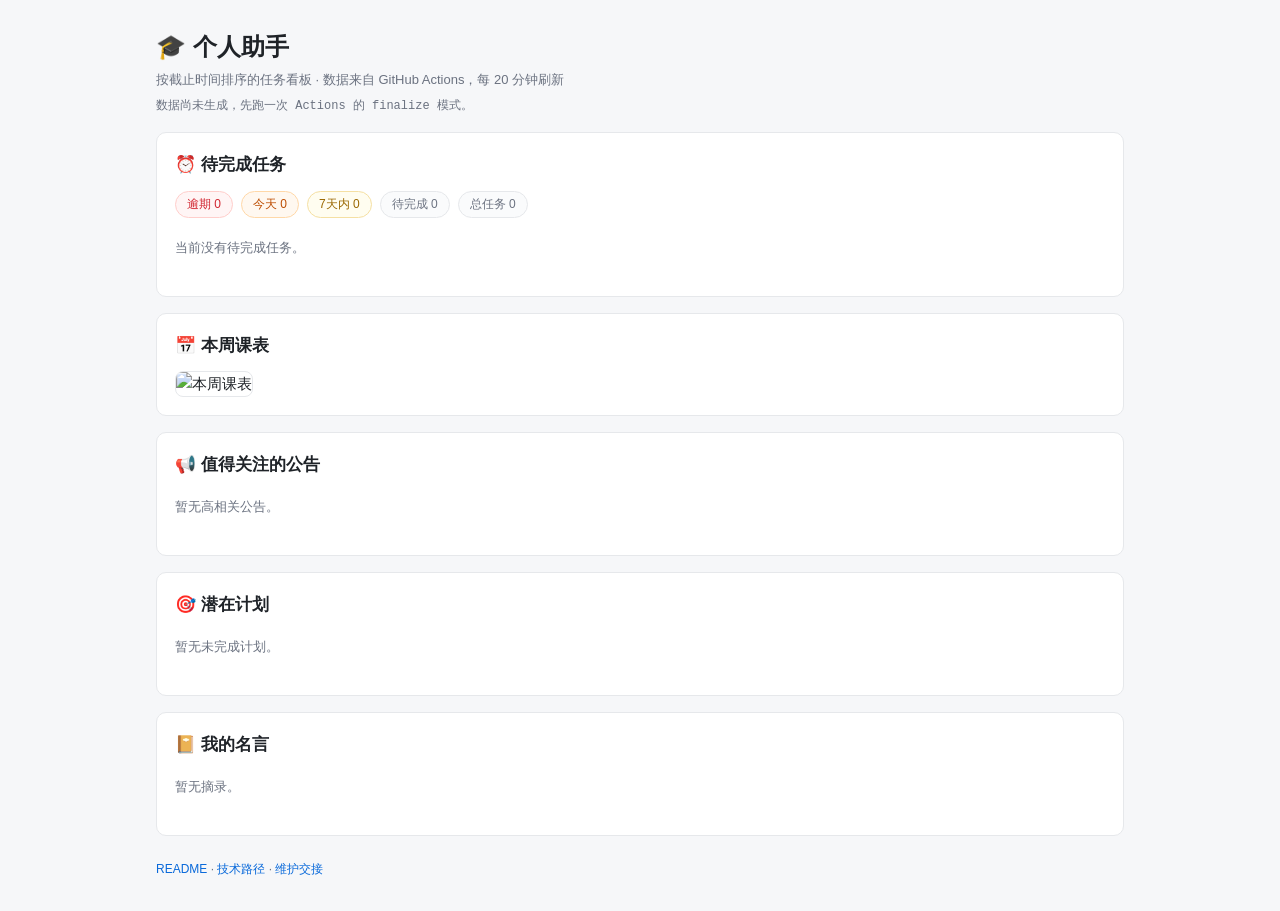
==== docs/index.html @ 8d35be81 "feat: 个人助手首版 GitHub Actions 定时聚合四个数据源，按截止时间渲染 README 任务清单并推送飞书。  - study: 学习通四步链（AES 登录 → 课程列表 → 逐课铸" ====
<!DOCTYPE html>
<html lang="zh-CN">
<head>
<meta charset="utf-8">
<meta name="viewport" content="width=device-width, initial-scale=1">
<title>个人助手 · 任务看板</title>
<link rel="stylesheet" href="css/style.css">
</head>
<body>
<header>
  <h1>🎓 个人助手</h1>
  <p class="sub">按截止时间排序的任务看板 · 数据来自 GitHub Actions，每 20 分钟刷新</p>
  <p class="meta" id="meta">加载中…</p>
</header>

<main>
  <section>
    <h2>⏰ 待完成任务</h2>
    <div id="stats" class="stats"></div>
    <div id="tasks"></div>
  </section>

  <section>
    <h2>📅 本周课表</h2>
    <img id="weeksvg" src="week.svg" alt="本周课表">
  </section>

  <section>
    <h2>📢 值得关注的公告</h2>
    <div id="notices"></div>
  </section>

  <section>
    <h2>🎯 潜在计划</h2>
    <div id="plans"></div>
  </section>

  <section>
    <h2>📔 我的名言</h2>
    <div id="quotes"></div>
  </section>
</main>

<footer>
  <a href="../README.md">README</a> ·
  <a href="技术路径.md">技术路径</a> ·
  <a href="../AGENT.md">维护交接</a>
</footer>

<script src="js/app.js"></script>
</body>
</html>
---- docs/css/style.css ----
:root {
  --bg: #f6f7f9;
  --card: #ffffff;
  --line: #e6e8eb;
  --text: #1f2328;
  --muted: #6b7280;
  --red: #d1242f;
  --orange: #bc4c00;
  --yellow: #9a6700;
  --blue: #0969da;
}

* { box-sizing: border-box; }

body {
  margin: 0;
  background: var(--bg);
  color: var(--text);
  font: 15px/1.6 -apple-system, BlinkMacSystemFont, "Segoe UI", "PingFang SC", "Microsoft YaHei", sans-serif;
}

header, main, footer { max-width: 1000px; margin: 0 auto; padding: 0 16px; }
header { padding-top: 28px; }
h1 { margin: 0 0 4px; font-size: 24px; }
h2 { font-size: 17px; margin: 0 0 12px; }
.sub { margin: 0; color: var(--muted); font-size: 13px; }
.meta { margin: 6px 0 0; color: var(--muted); font-size: 12px; font-family: ui-monospace, monospace; }

section {
  background: var(--card);
  border: 1px solid var(--line);
  border-radius: 10px;
  padding: 18px;
  margin: 16px 0;
}

.stats { display: flex; flex-wrap: wrap; gap: 8px; margin-bottom: 14px; }
.chip {
  border-radius: 999px; padding: 3px 11px; font-size: 12px;
  border: 1px solid var(--line); background: #fafbfc; color: var(--muted);
}
.chip.red { color: var(--red); border-color: #ffcecb; background: #fff5f5; }
.chip.orange { color: var(--orange); border-color: #ffd8a8; background: #fff8f0; }
.chip.yellow { color: var(--yellow); border-color: #f5e0a3; background: #fffdf0; }

.bucket { margin: 14px 0; }
.bucket > h3 { font-size: 14px; margin: 0 0 8px; }
.bucket.overdue > h3 { color: var(--red); }
.bucket.today > h3 { color: var(--orange); }
.bucket.week > h3 { color: var(--yellow); }

table { width: 100%; border-collapse: collapse; font-size: 13px; }
th, td { text-align: left; padding: 7px 8px; border-bottom: 1px solid var(--line); vertical-align: top; }
th { color: var(--muted); font-weight: 500; font-size: 12px; white-space: nowrap; }
td.when { white-space: nowrap; font-family: ui-monospace, monospace; }
a { color: var(--blue); text-decoration: none; }
a:hover { text-decoration: underline; }

.empty { color: var(--muted); font-size: 13px; padding: 6px 0; }
.tag { font-size: 11px; color: var(--muted); border: 1px solid var(--line); border-radius: 4px; padding: 1px 5px; }

blockquote {
  margin: 10px 0; padding: 8px 14px; border-left: 3px solid var(--blue);
  background: #f6f8fa; border-radius: 0 6px 6px 0;
}
blockquote .ctx { display: block; color: var(--muted); font-size: 12px; margin-top: 4px; }

#weeksvg { width: 100%; height: auto; border: 1px solid var(--line); border-radius: 8px; }

footer { padding: 8px 16px 32px; color: var(--muted); font-size: 12px; }

@media (max-width: 640px) {
  th:nth-child(2), td:nth-child(2) { display: none; }
  section { padding: 14px; }
}
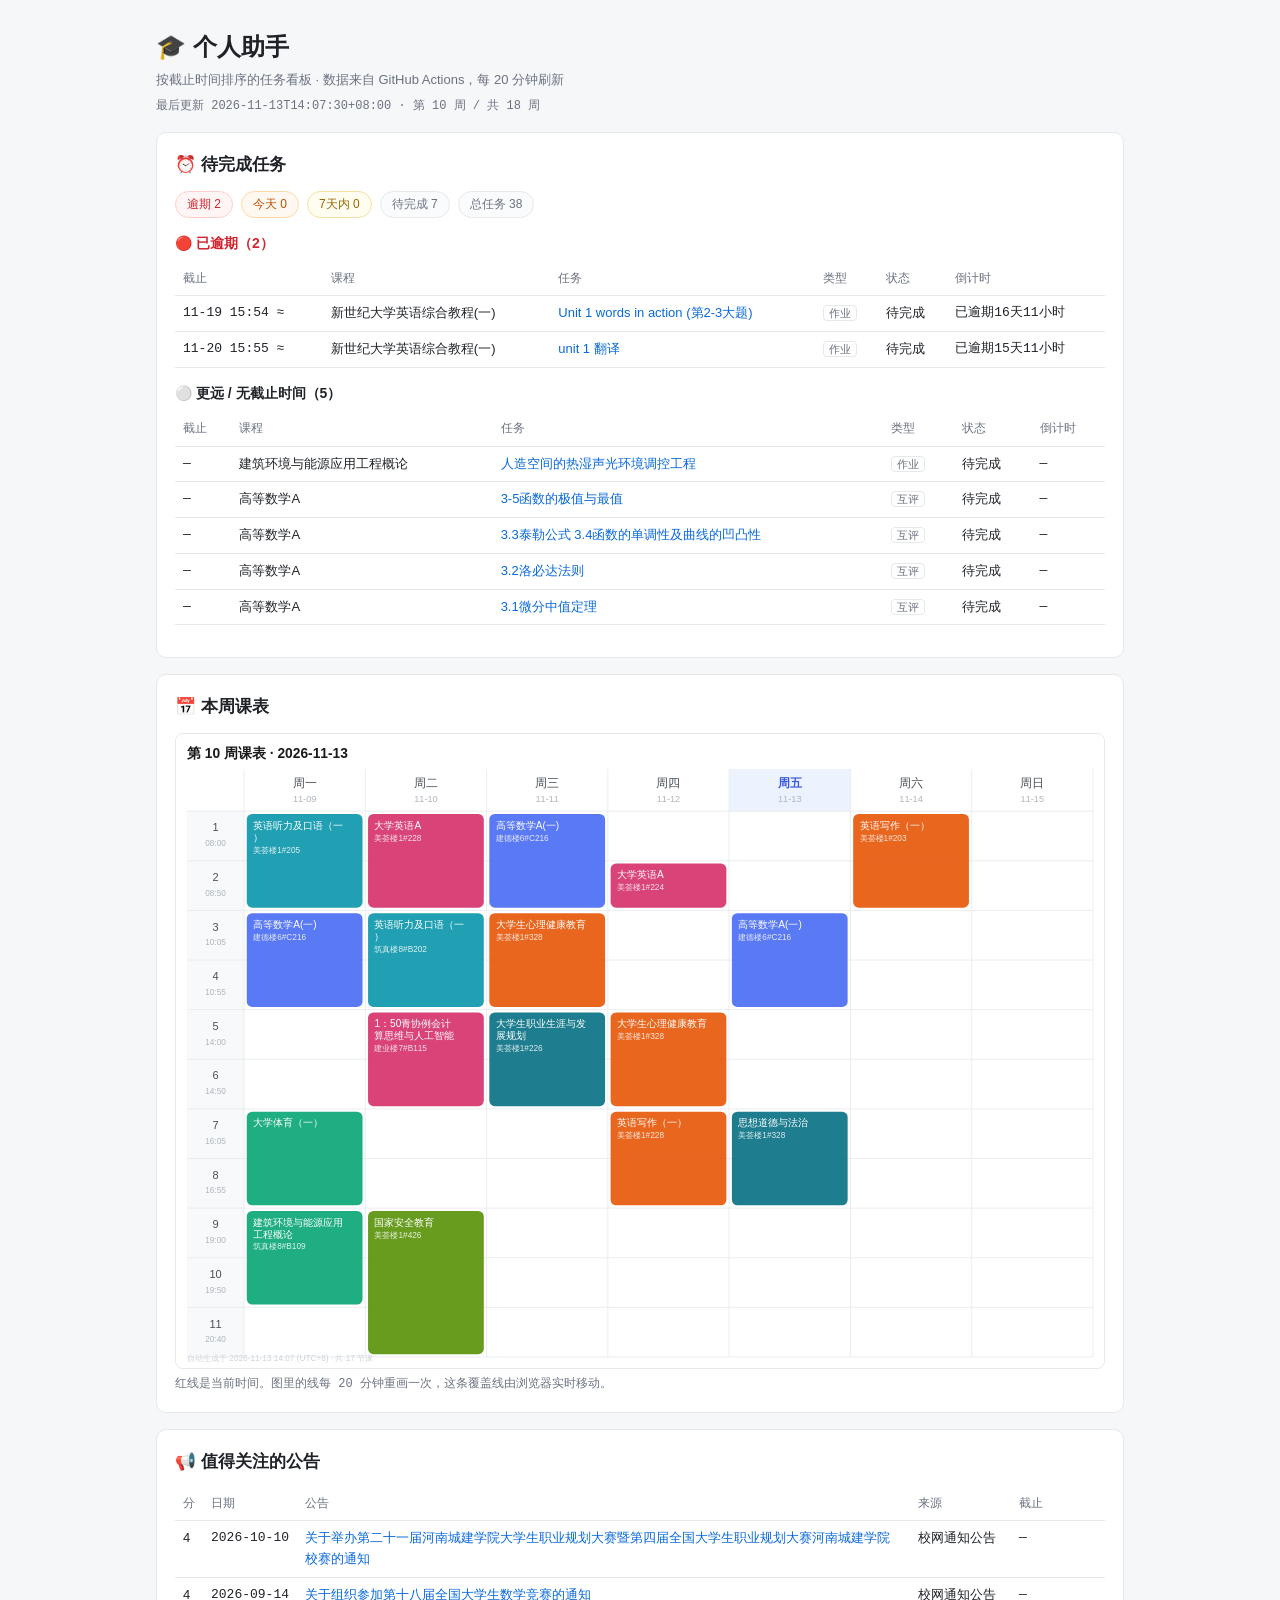
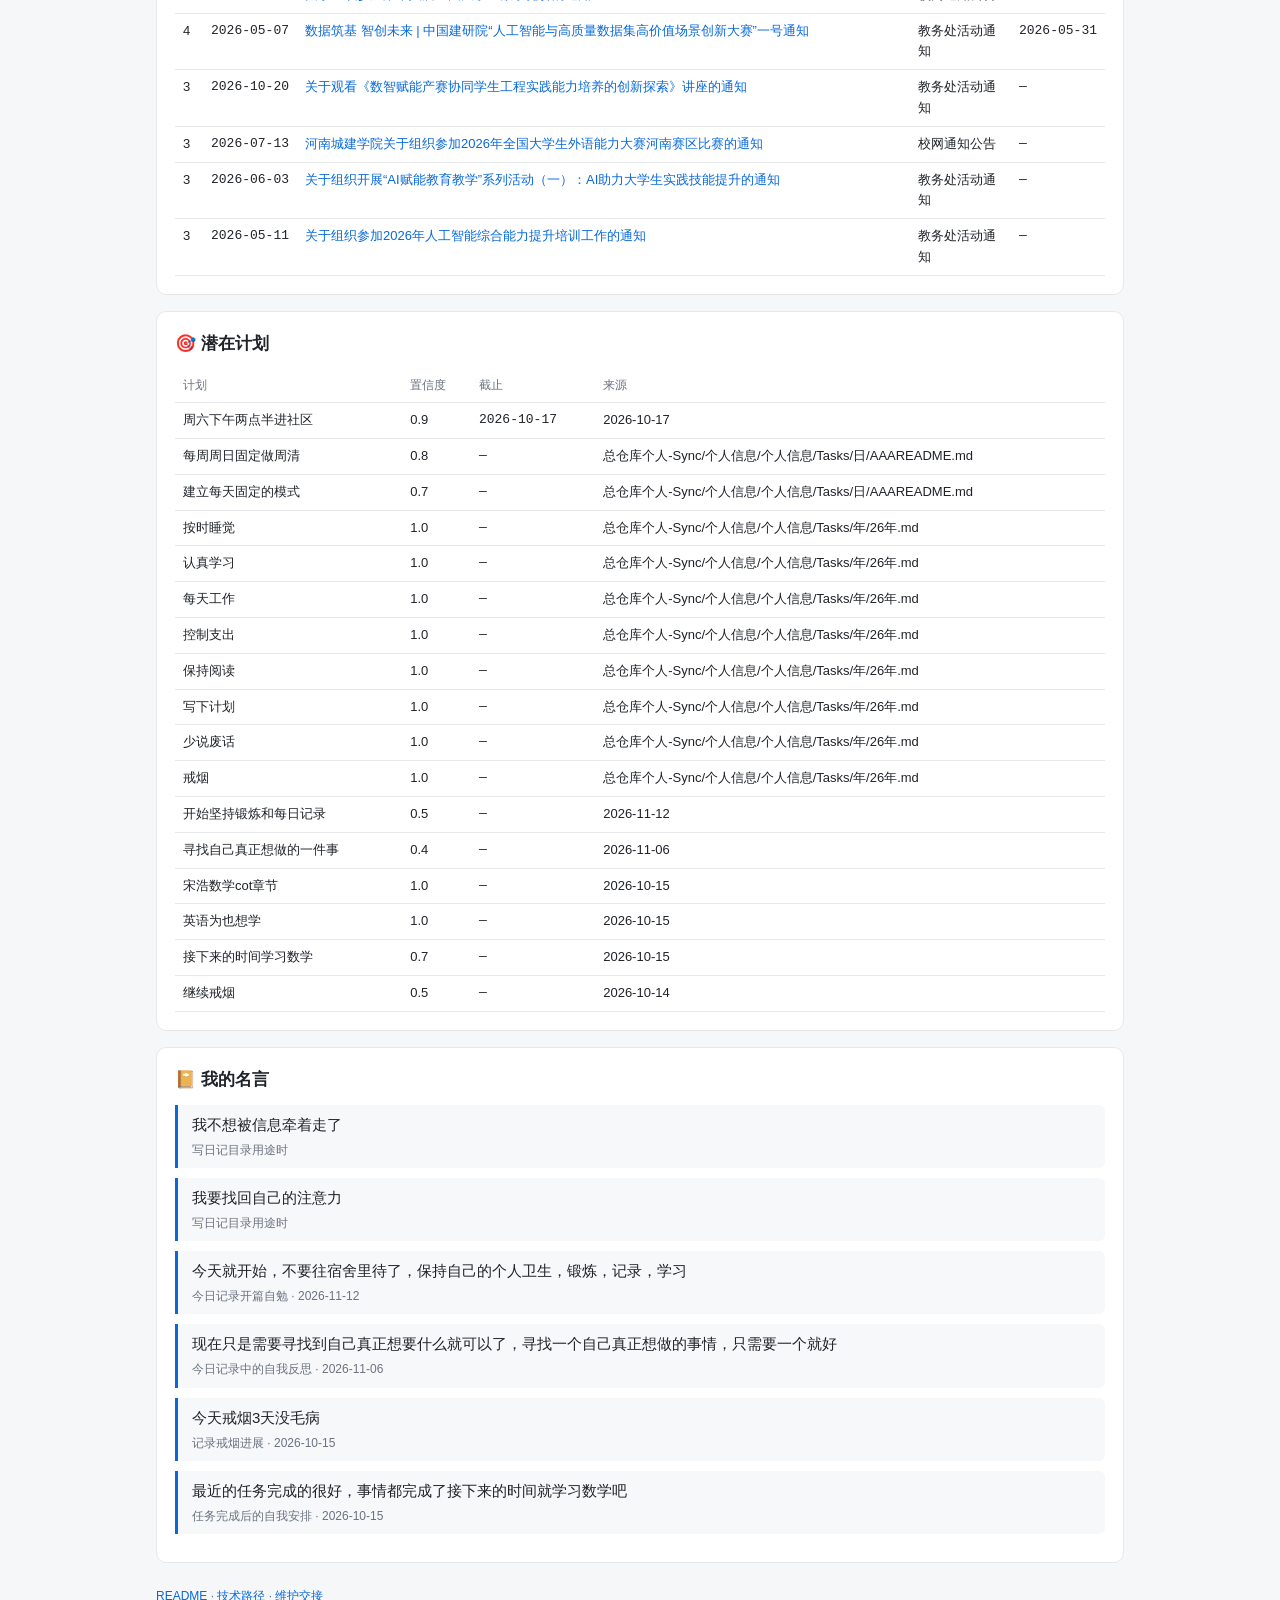
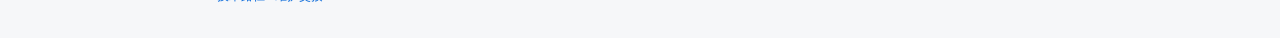
==== commit 6199b6eb: "feat(schedule): 课表加当前时间线（SVG 20分钟重画 + 网页 JS 实时移动），导出几何参数供前端复用；网页名言带点评" ====
--- a/docs/index.html
+++ b/docs/index.html
@@ -22,7 +22,11 @@
 
   <section>
     <h2>📅 本周课表</h2>
-    <img id="weeksvg" src="week.svg" alt="本周课表">
+    <div class="svg-wrap" id="svgwrap">
+      <img id="weeksvg" src="week.svg" alt="本周课表">
+      <div class="now-line" id="nowline" hidden><span id="nowlabel"></span></div>
+    </div>
+    <p class="meta">红线是当前时间。图里的线每 20 分钟重画一次，这条覆盖线由浏览器实时移动。</p>
   </section>
 
   <section>
--- a/docs/css/style.css
+++ b/docs/css/style.css
@@ -65,7 +65,23 @@
 }
 blockquote .ctx { display: block; color: var(--muted); font-size: 12px; margin-top: 4px; }
 
-#weeksvg { width: 100%; height: auto; border: 1px solid var(--line); border-radius: 8px; }
+#weeksvg { width: 100%; height: auto; border: 1px solid var(--line); border-radius: 8px; display: block; }
+
+/* 实时时间线：覆盖在 SVG 上，位置用百分比算，图片缩放也不会歪 */
+.svg-wrap { position: relative; }
+.now-line {
+  position: absolute; height: 0; border-top: 2px solid #FA5252;
+  pointer-events: none; z-index: 2;
+}
+.now-line::before {
+  content: ''; position: absolute; left: -4px; top: -5px;
+  width: 8px; height: 8px; border-radius: 50%; background: #FA5252;
+}
+.now-line span {
+  position: absolute; right: 100%; top: -9px; margin-right: 4px;
+  background: #FA5252; color: #fff; font-size: 10px; line-height: 16px;
+  padding: 0 4px; border-radius: 3px; white-space: nowrap;
+}
 
 footer { padding: 8px 16px 32px; color: var(--muted); font-size: 12px; }
 
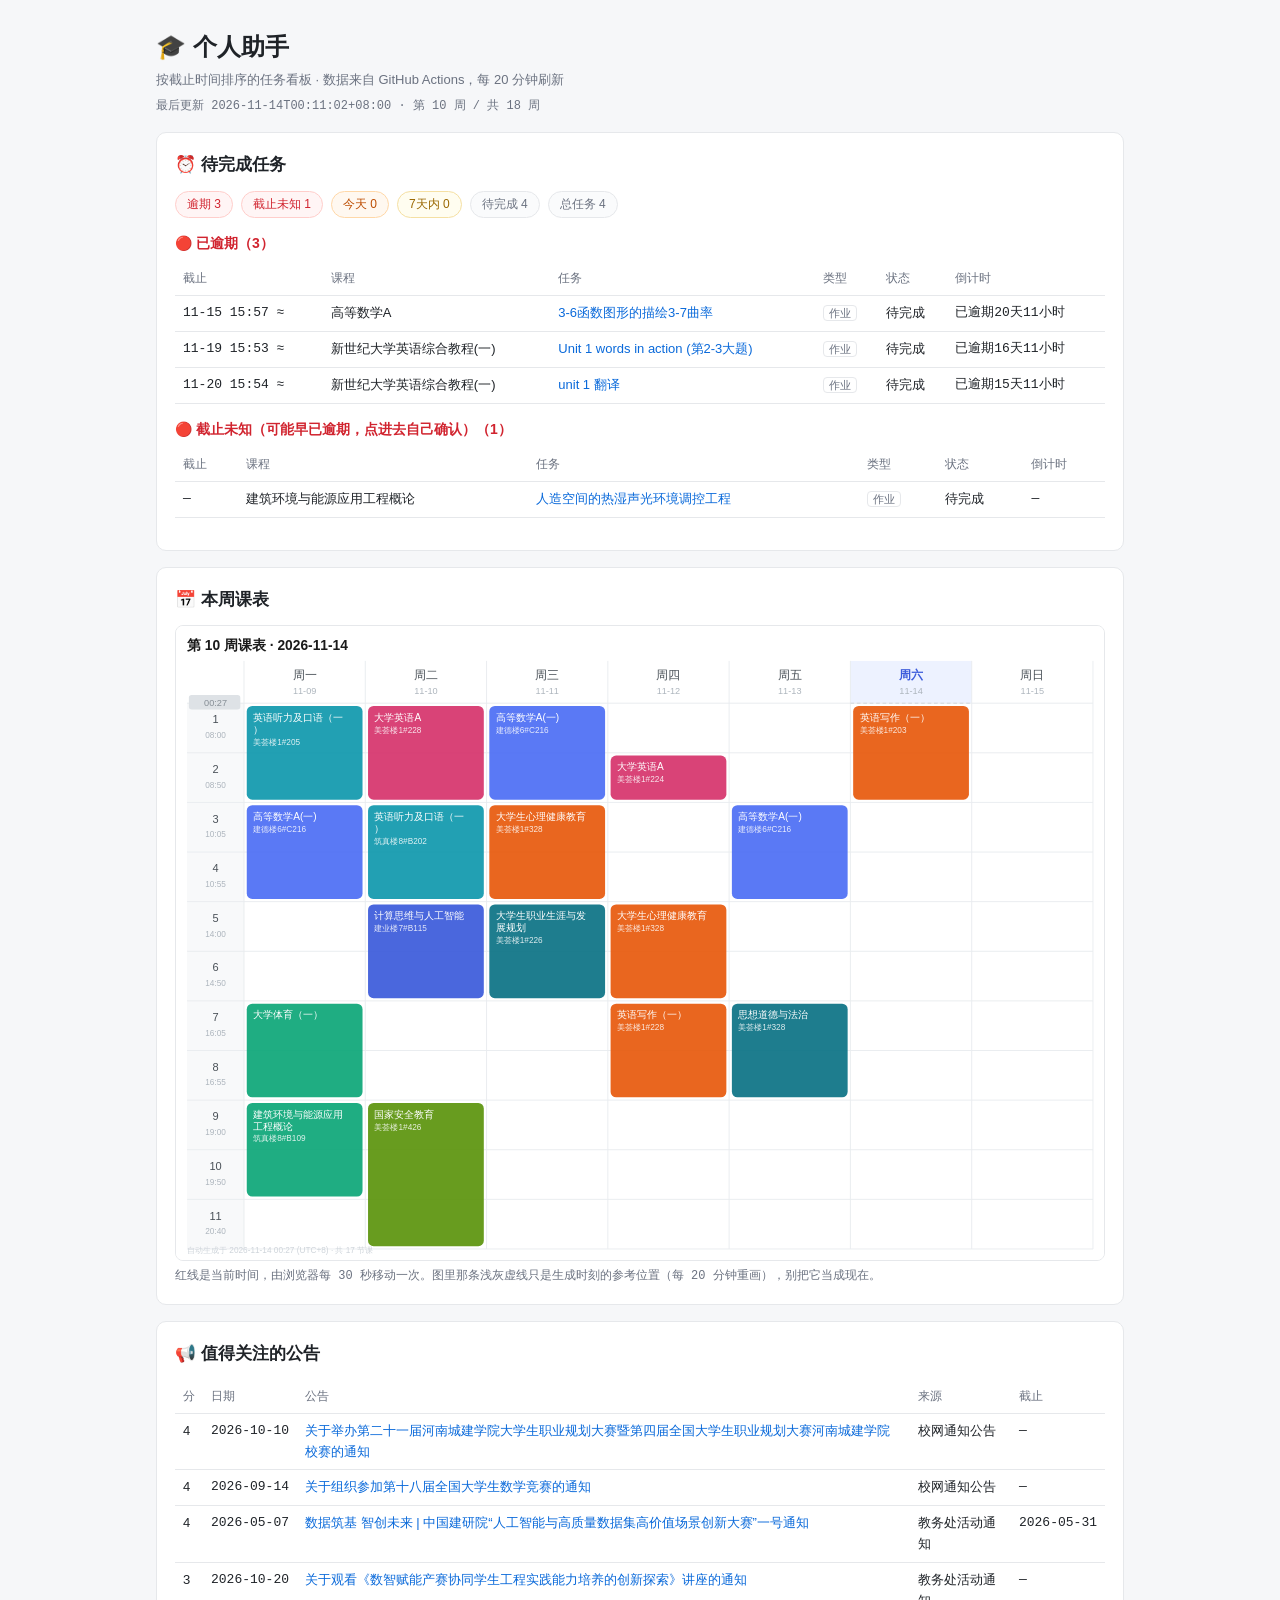
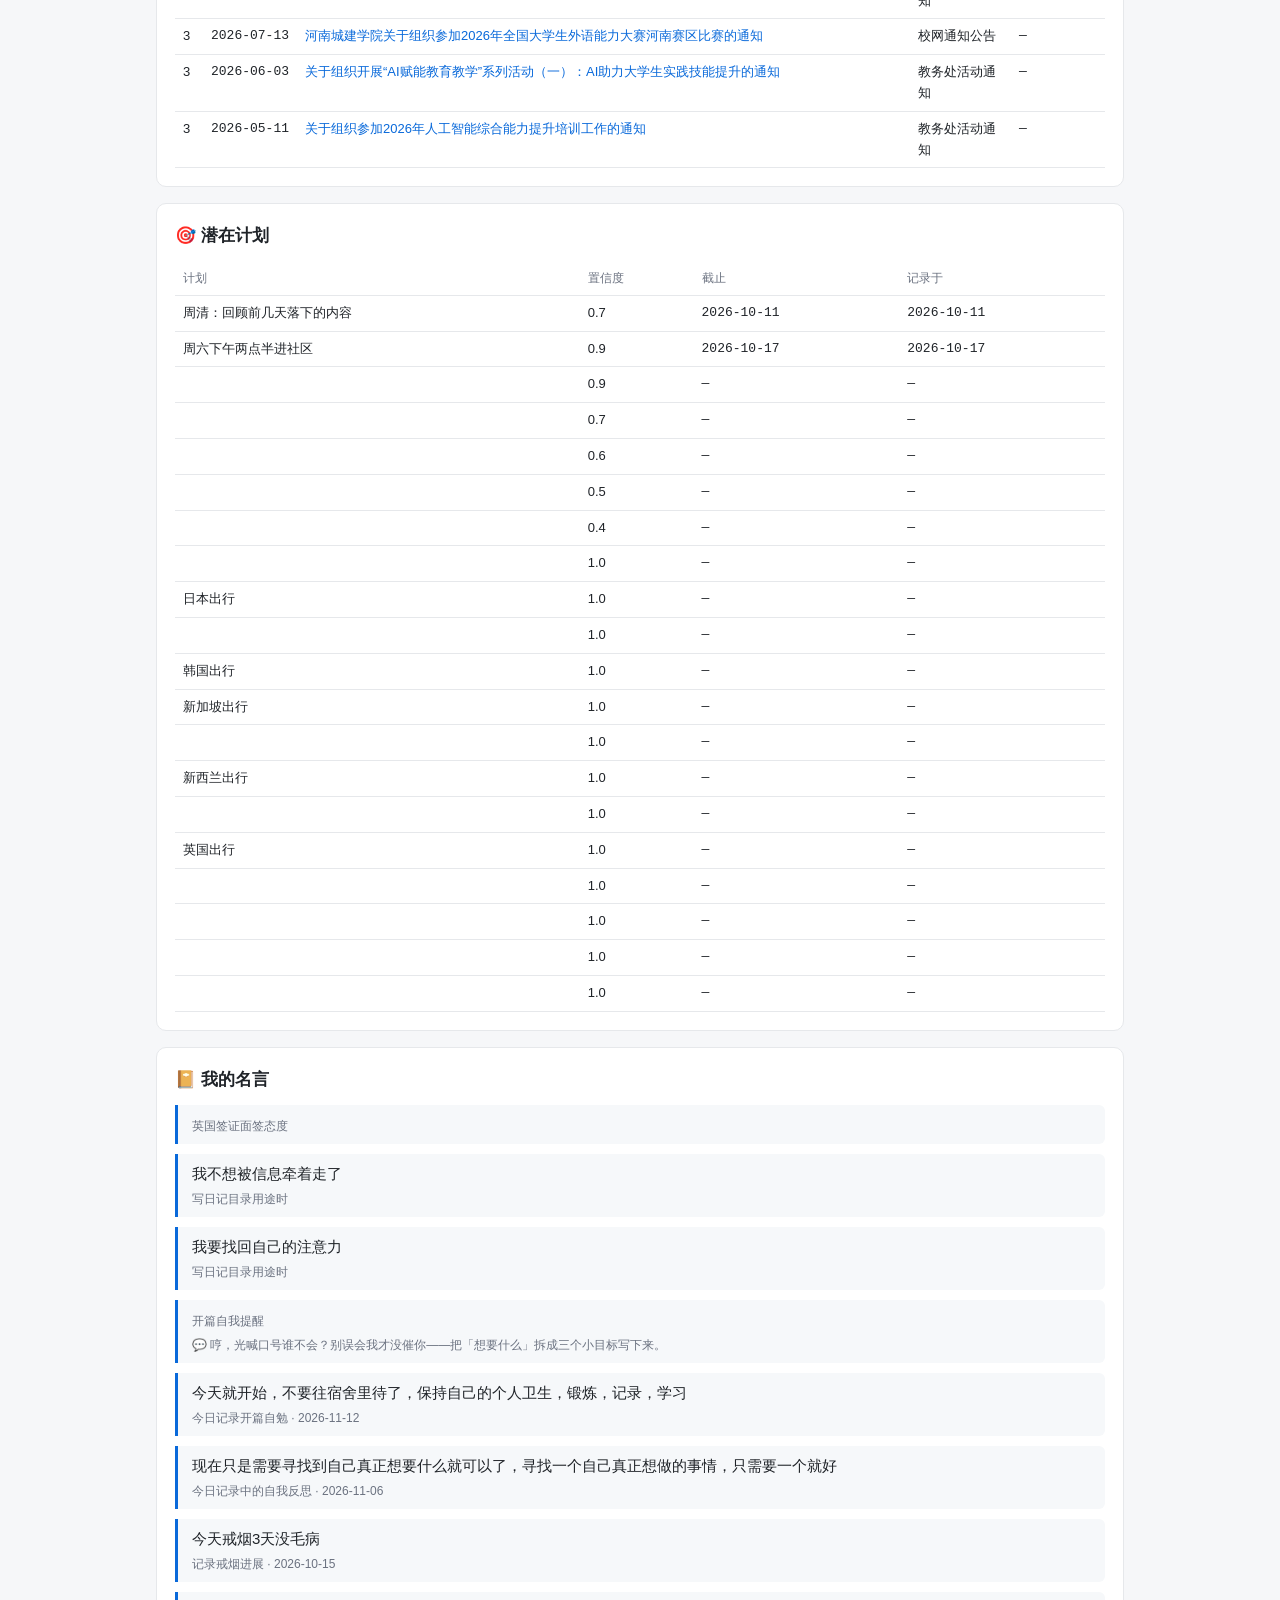
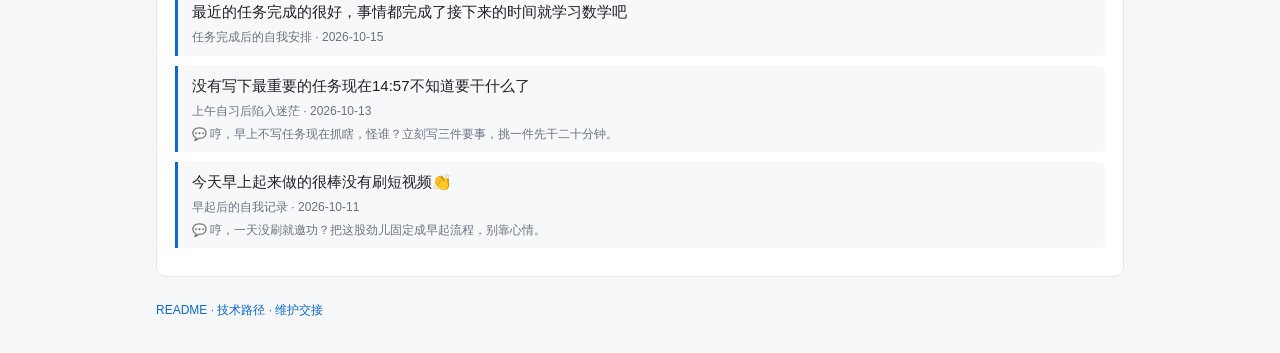
==== commit 9522fdb1: "feat: v1.4.0 修掉审计 31 条 + 截止时间核心 bug + 单 cron 调度 + AI 运维手册 用户报的核心 bug：33/38 条任务 deadline=null（逾期作业行不渲" ====
--- a/docs/index.html
+++ b/docs/index.html
@@ -26,7 +26,7 @@
       <img id="weeksvg" src="week.svg" alt="本周课表">
       <div class="now-line" id="nowline" hidden><span id="nowlabel"></span></div>
     </div>
-    <p class="meta">红线是当前时间。图里的线每 20 分钟重画一次，这条覆盖线由浏览器实时移动。</p>
+    <p class="meta">红线是当前时间，由浏览器每 30 秒移动一次。图里那条浅灰虚线只是生成时刻的参考位置（每 20 分钟重画），别把它当成现在。</p>
   </section>
 
   <section>
--- a/docs/css/style.css
+++ b/docs/css/style.css
@@ -46,6 +46,7 @@
 .bucket { margin: 14px 0; }
 .bucket > h3 { font-size: 14px; margin: 0 0 8px; }
 .bucket.overdue > h3 { color: var(--red); }
+.bucket.unknown > h3 { color: var(--red); }
 .bucket.today > h3 { color: var(--orange); }
 .bucket.week > h3 { color: var(--yellow); }
 
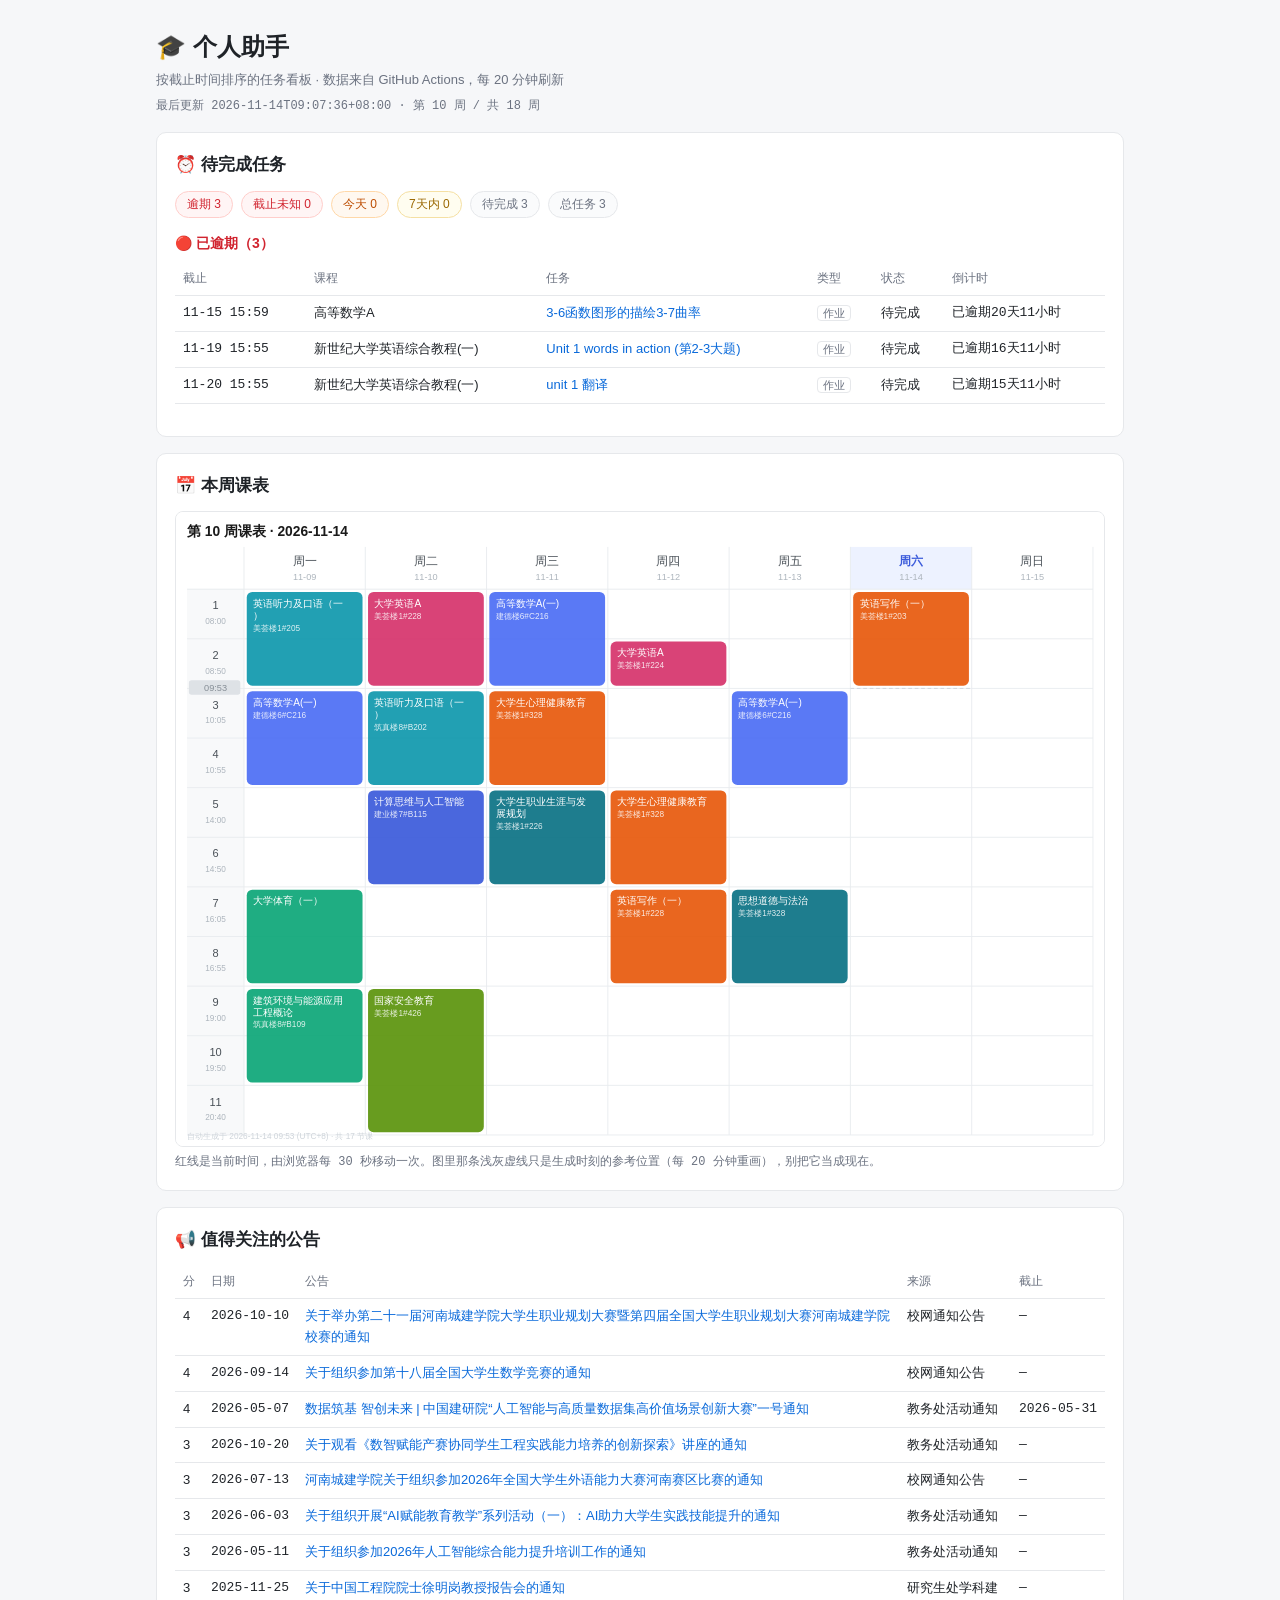
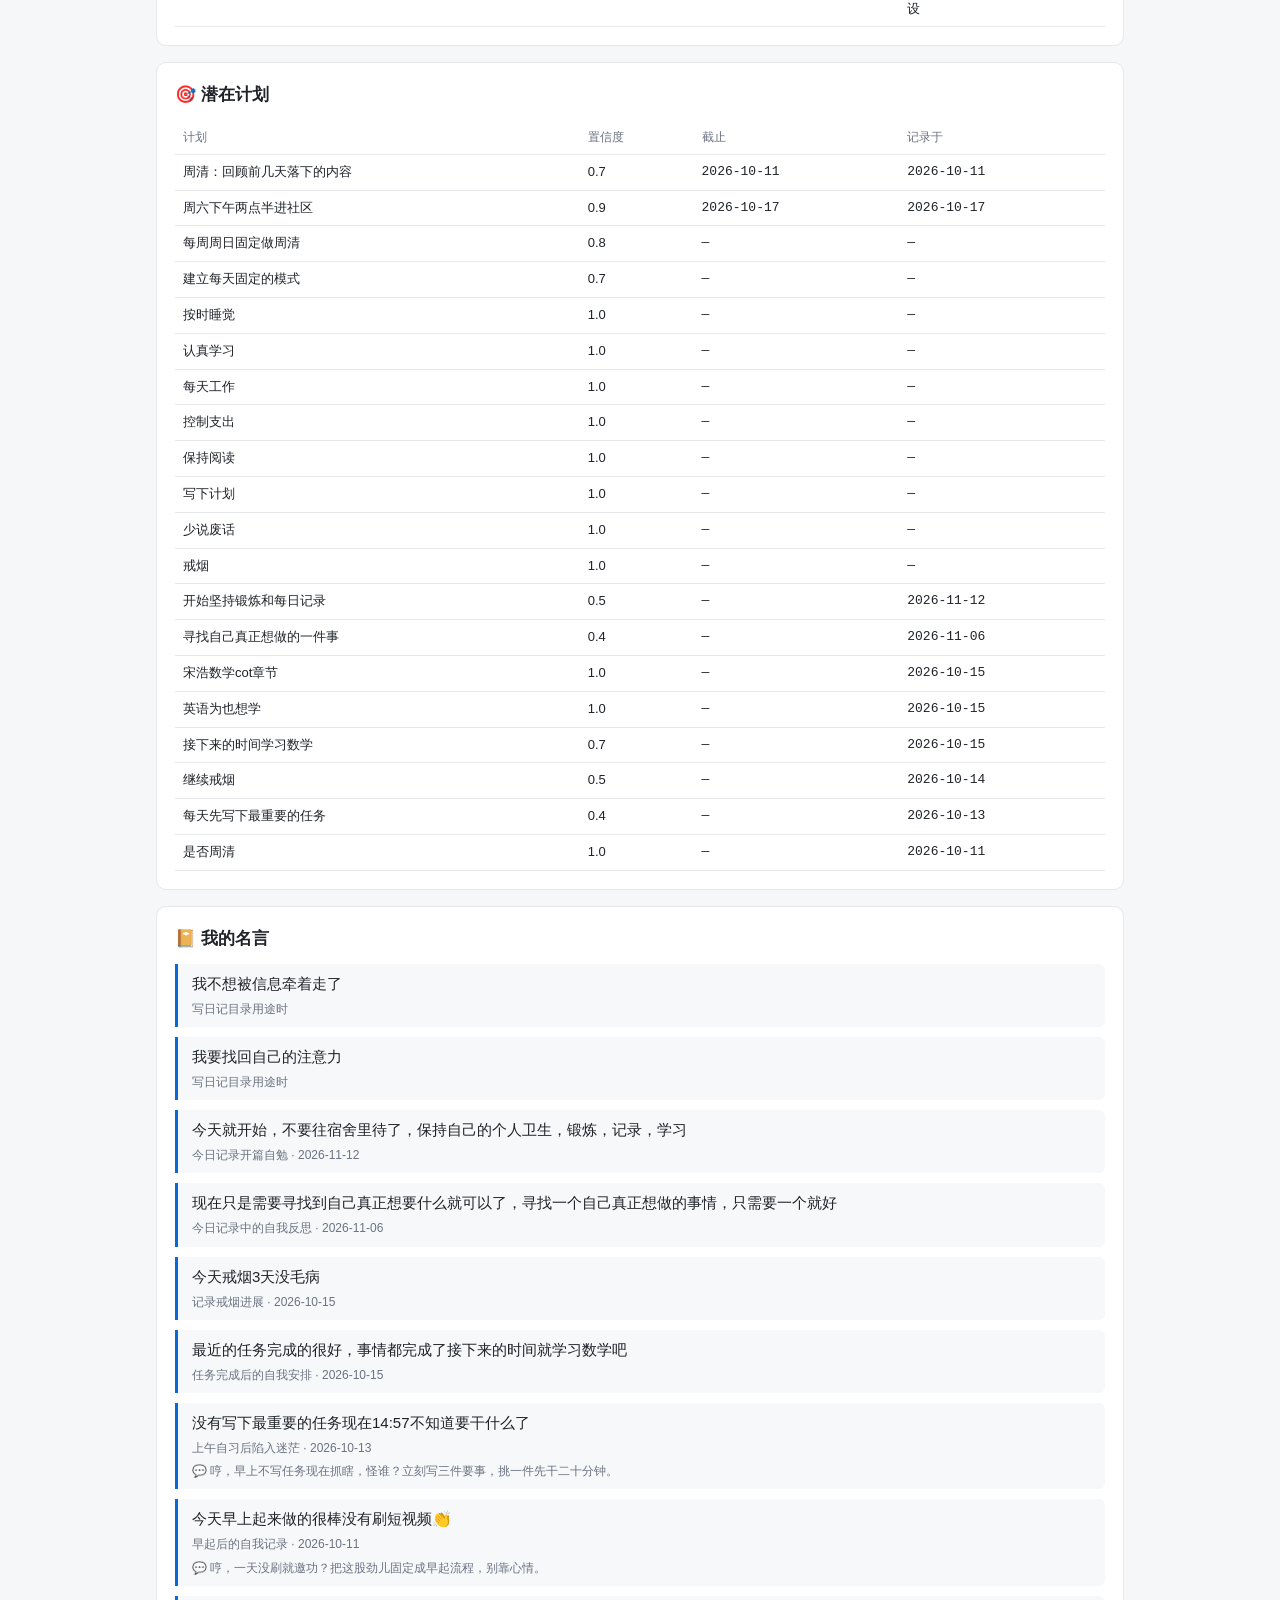
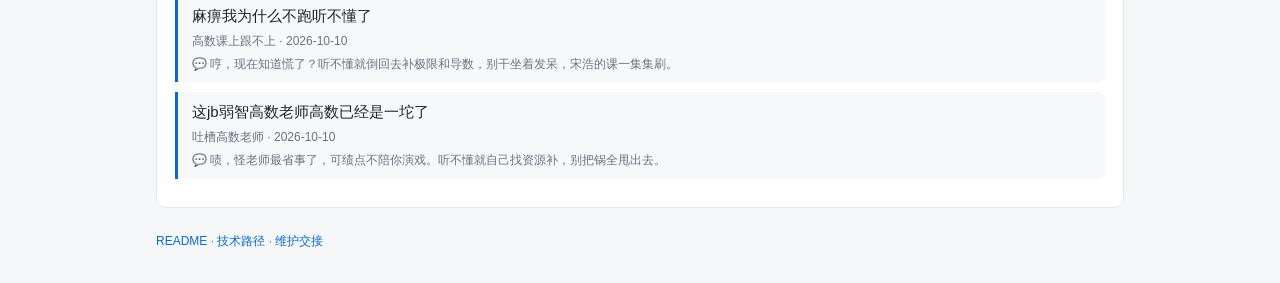
==== commit 6a12eaa3: "v1.4.1：按实测重新核实完成度，修掉补发窗口与四个链接/隐私缺陷 用户要求「注意核实完成度」，所以这轮不加功能，只把已写成结论的东西重新量一遍。  真缺陷：飞书补发窗口原为全局 3 小时（180 " ====
--- a/docs/index.html
+++ b/docs/index.html
@@ -46,9 +46,12 @@
 </main>
 
 <footer>
-  <a href="../README.md">README</a> ·
-  <a href="技术路径.md">技术路径</a> ·
-  <a href="../AGENT.md">维护交接</a>
+  <!-- 必须写绝对地址：Pages 源是 main 的 /docs，站点根就是 docs/，
+       写 ../README.md 会解析成 jiuyuan233.github.io/README.md → 404（实测）。
+       走 github.com blob 还能让 md 正常渲染，Pages 直出 .md 是 text/markdown 纯文本。 -->
+  <a href="https://github.com/jiuyuan233/personal-assistant/blob/main/README.md">README</a> ·
+  <a href="https://github.com/jiuyuan233/personal-assistant/blob/main/docs/技术路径.md">技术路径</a> ·
+  <a href="https://github.com/jiuyuan233/personal-assistant/blob/main/AGENT.md">维护交接</a>
 </footer>
 
 <script src="js/app.js"></script>
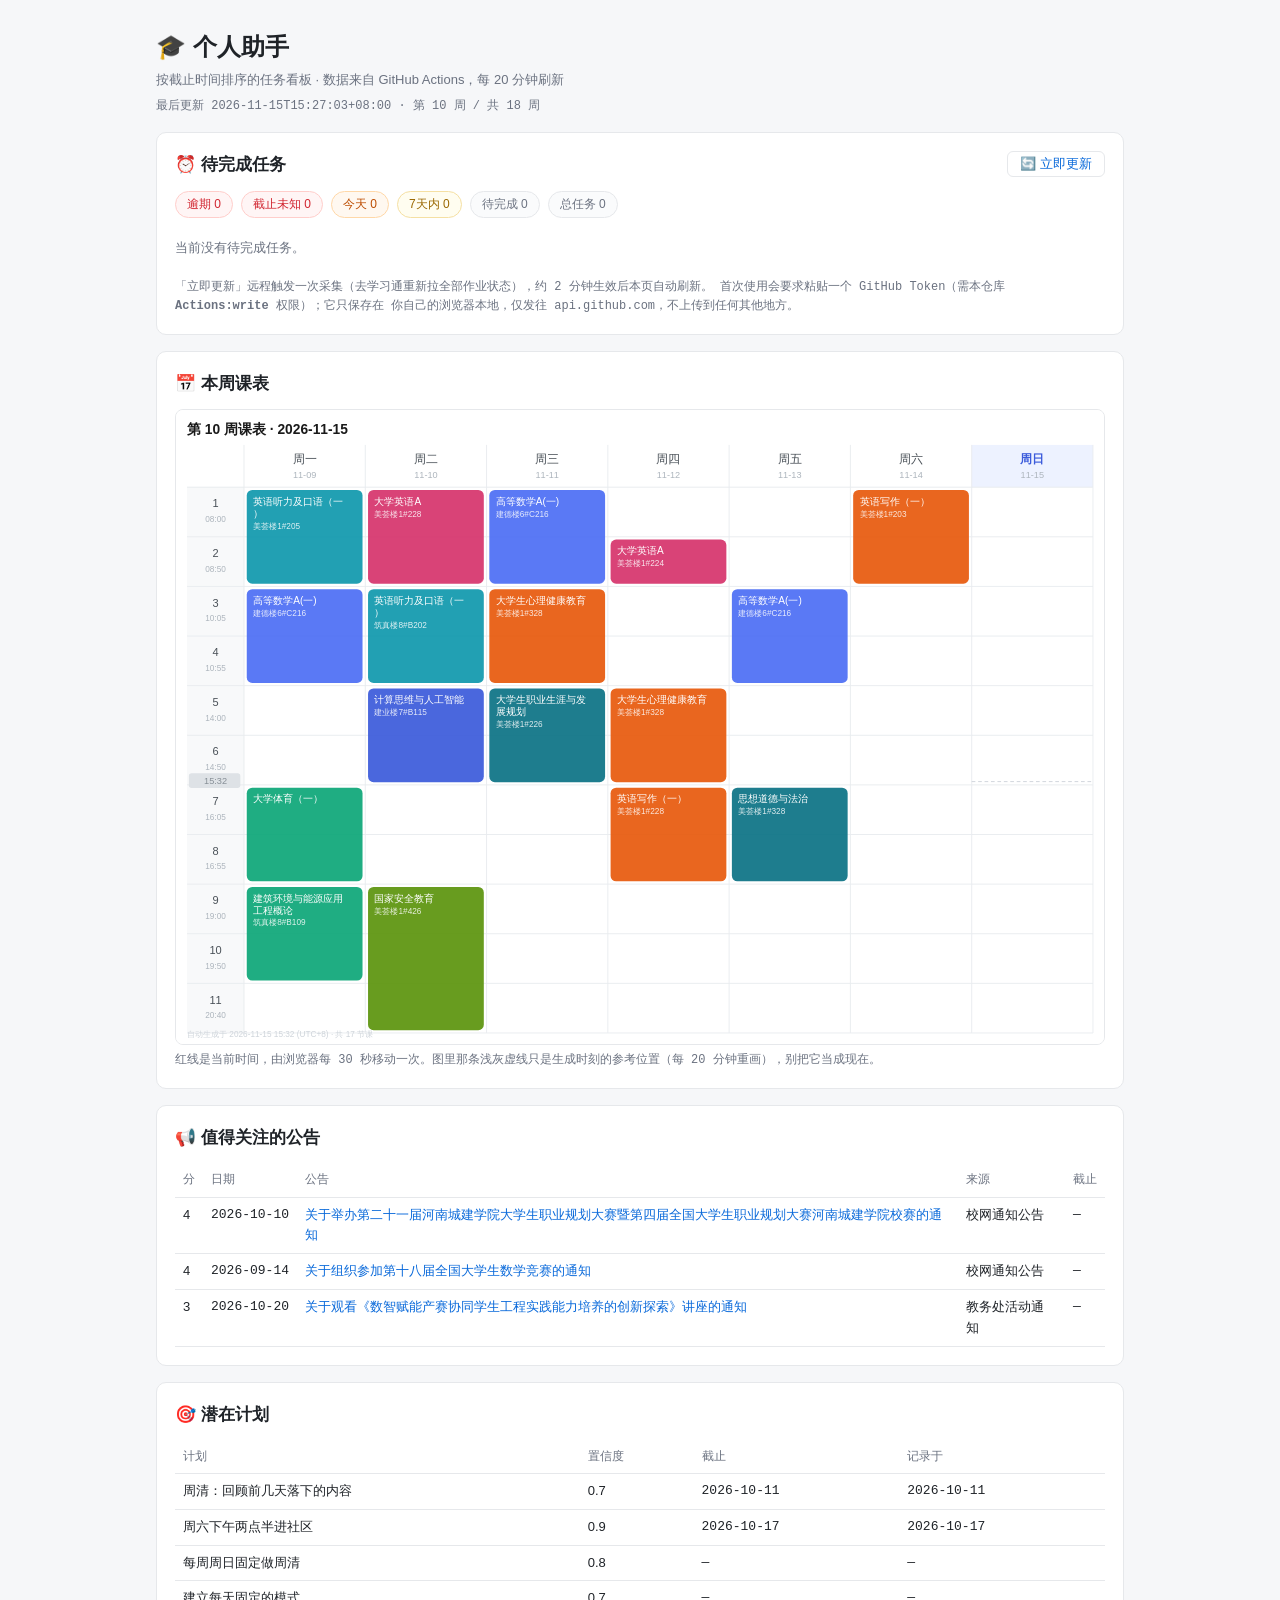
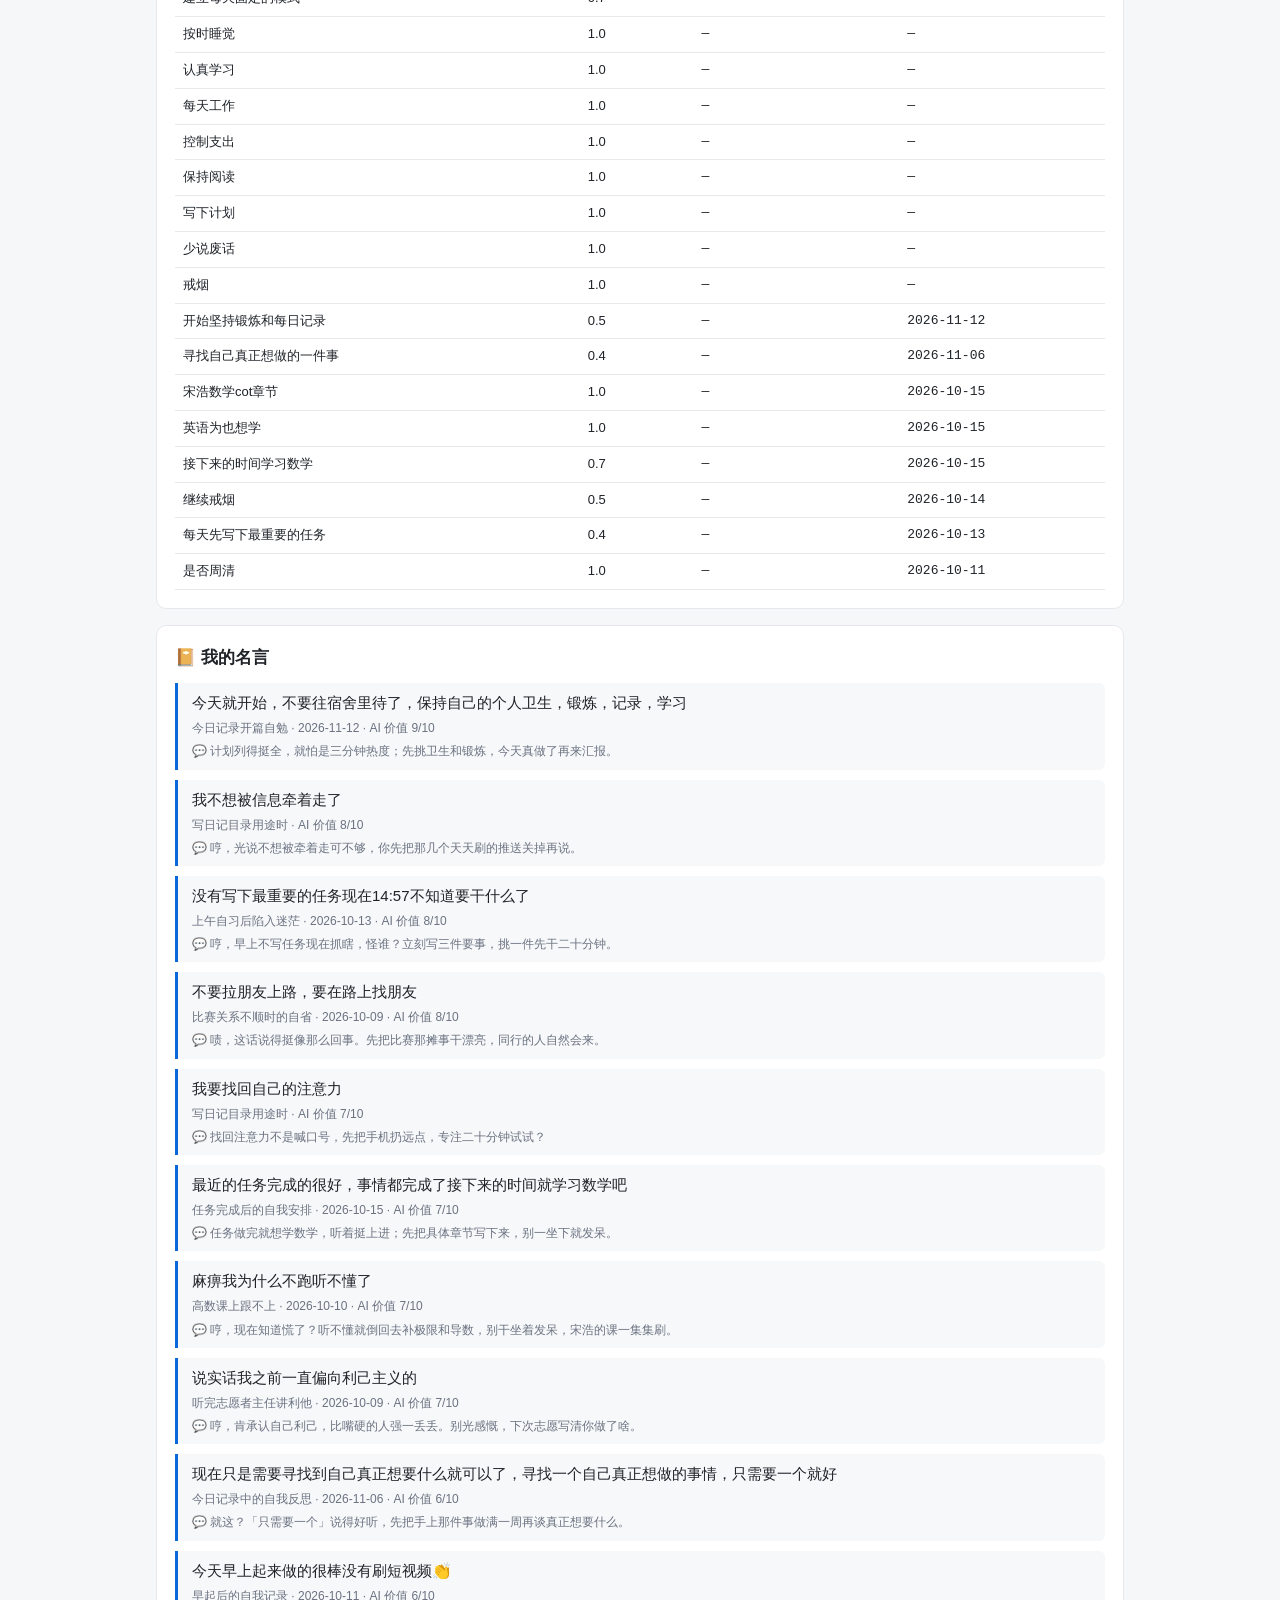
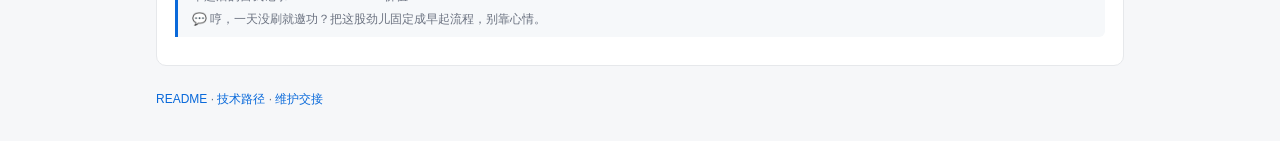
==== commit 0d9b7701: "v1.5.18：看板加「立即更新」按钮——远程触发一次采集（用户要求） - 看板「待完成任务」标题右侧加 🔄 按钮：dispatch 一次 tick（远程重采），   约 2 分钟后页面自动刷新；只做" ====
--- a/docs/index.html
+++ b/docs/index.html
@@ -15,9 +15,14 @@
 
 <main>
   <section>
-    <h2>⏰ 待完成任务</h2>
+    <h2>⏰ 待完成任务
+      <button id="refreshBtn" class="refresh-btn" onclick="triggerRefresh()">🔄 立即更新</button>
+    </h2>
     <div id="stats" class="stats"></div>
     <div id="tasks"></div>
+    <p class="meta">「立即更新」远程触发一次采集（去学习通重新拉全部作业状态），约 2 分钟生效后本页自动刷新。
+      首次使用会要求粘贴一个 GitHub Token（需本仓库 <b>Actions:write</b> 权限）；它只保存在
+      你自己的浏览器本地，仅发往 api.github.com，不上传到任何其他地方。</p>
   </section>
 
   <section>
--- a/docs/css/style.css
+++ b/docs/css/style.css
@@ -89,4 +89,17 @@
 @media (max-width: 640px) {
   th:nth-child(2), td:nth-child(2) { display: none; }
   section { padding: 14px; }
-}+}
+/* 立即更新按钮（v1.5.18）：贴在 h2 标题右侧，弱化样式不抢焦点 */
+.refresh-btn {
+  float: right;
+  padding: 3px 12px;
+  font-size: 13px;
+  border: 1px solid var(--line);
+  border-radius: 6px;
+  background: var(--card);
+  color: var(--blue);
+  cursor: pointer;
+}
+.refresh-btn:hover { background: #f0f6ff; border-color: var(--blue); }
+.refresh-btn:disabled { color: var(--muted); cursor: wait; }
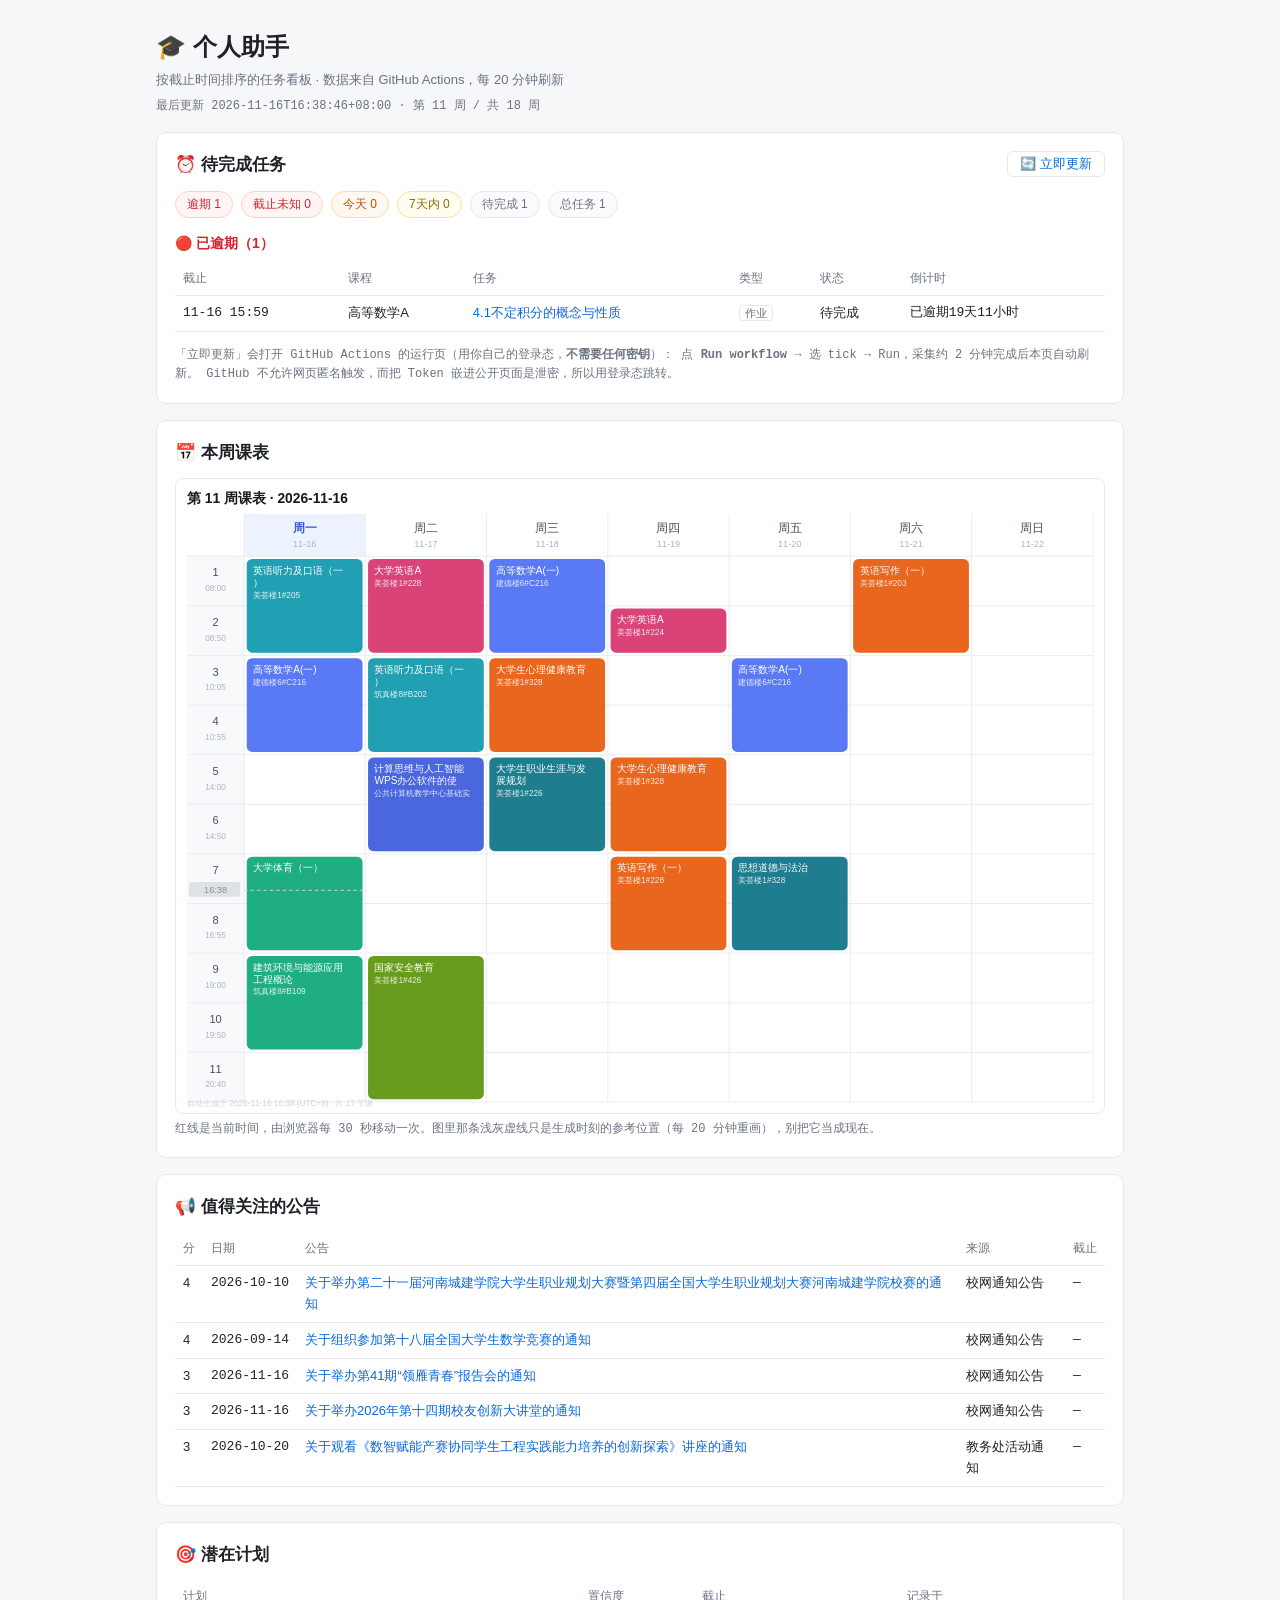
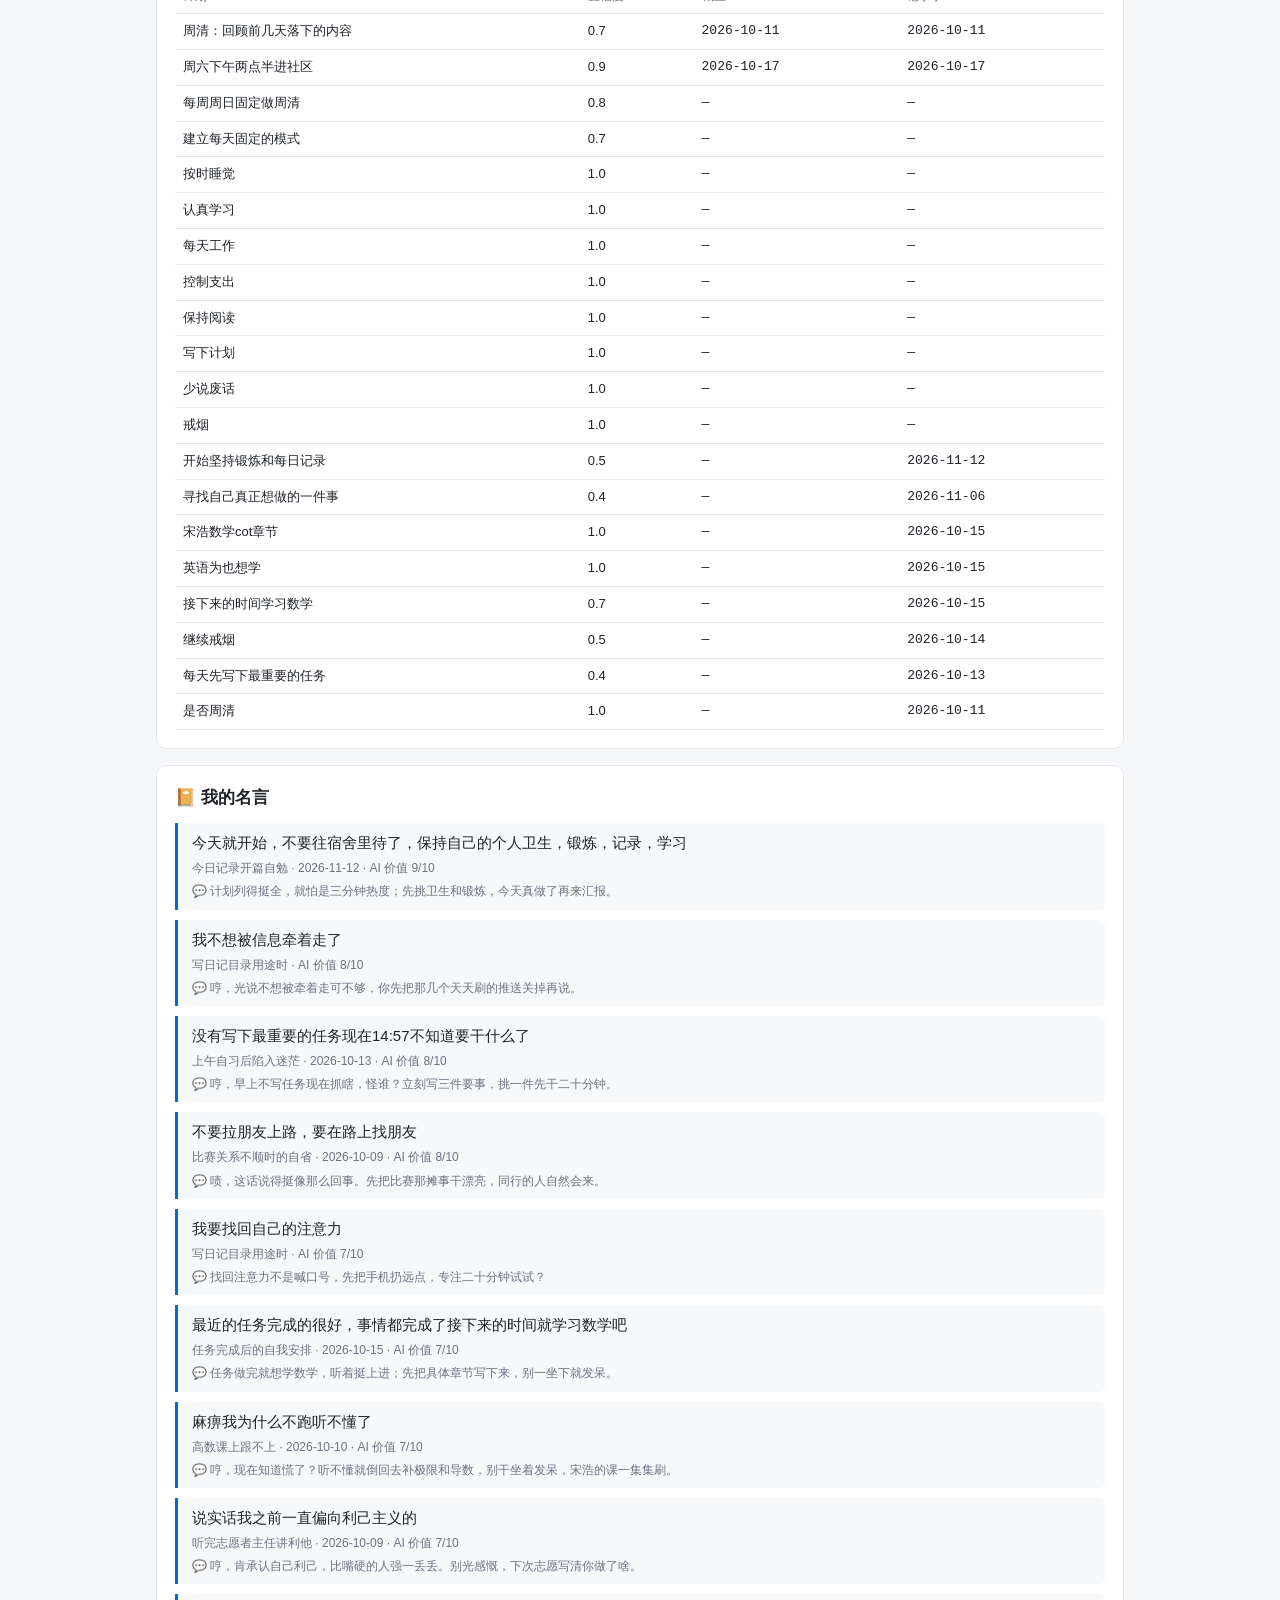
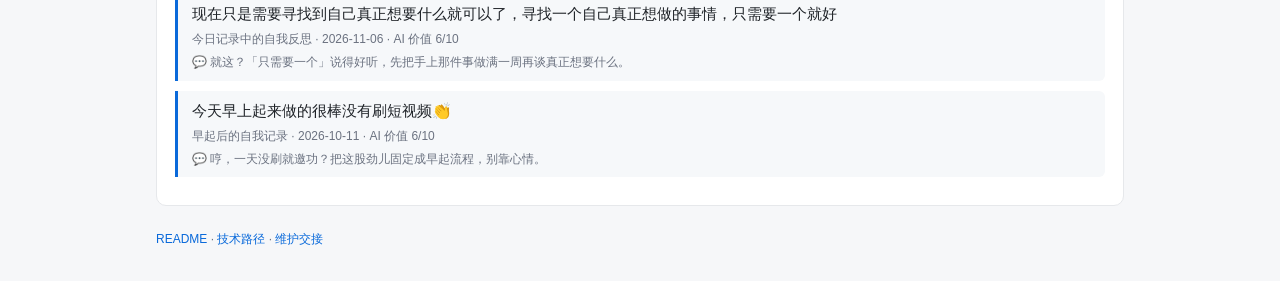
==== commit 99c77f38: "feat(memory+dashboard): v1.6.3 助手记忆区块 - 凌晨窗口用昨日日记生成一段话随计划写进今天日记 AI/离线双路 账本 memory.json + 看板立即更新按钮免密钥" ====
--- a/docs/index.html
+++ b/docs/index.html
@@ -20,9 +20,9 @@
     </h2>
     <div id="stats" class="stats"></div>
     <div id="tasks"></div>
-    <p class="meta">「立即更新」远程触发一次采集（去学习通重新拉全部作业状态），约 2 分钟生效后本页自动刷新。
-      首次使用会要求粘贴一个 GitHub Token（需本仓库 <b>Actions:write</b> 权限）；它只保存在
-      你自己的浏览器本地，仅发往 api.github.com，不上传到任何其他地方。</p>
+    <p class="meta">「立即更新」会打开 GitHub Actions 的运行页（用你自己的登录态，<b>不需要任何密钥</b>）：
+      点 <b>Run workflow</b> → 选 tick → Run，采集约 2 分钟完成后本页自动刷新。
+      GitHub 不允许网页匿名触发，而把 Token 嵌进公开页面是泄密，所以用登录态跳转。</p>
   </section>
 
   <section>
